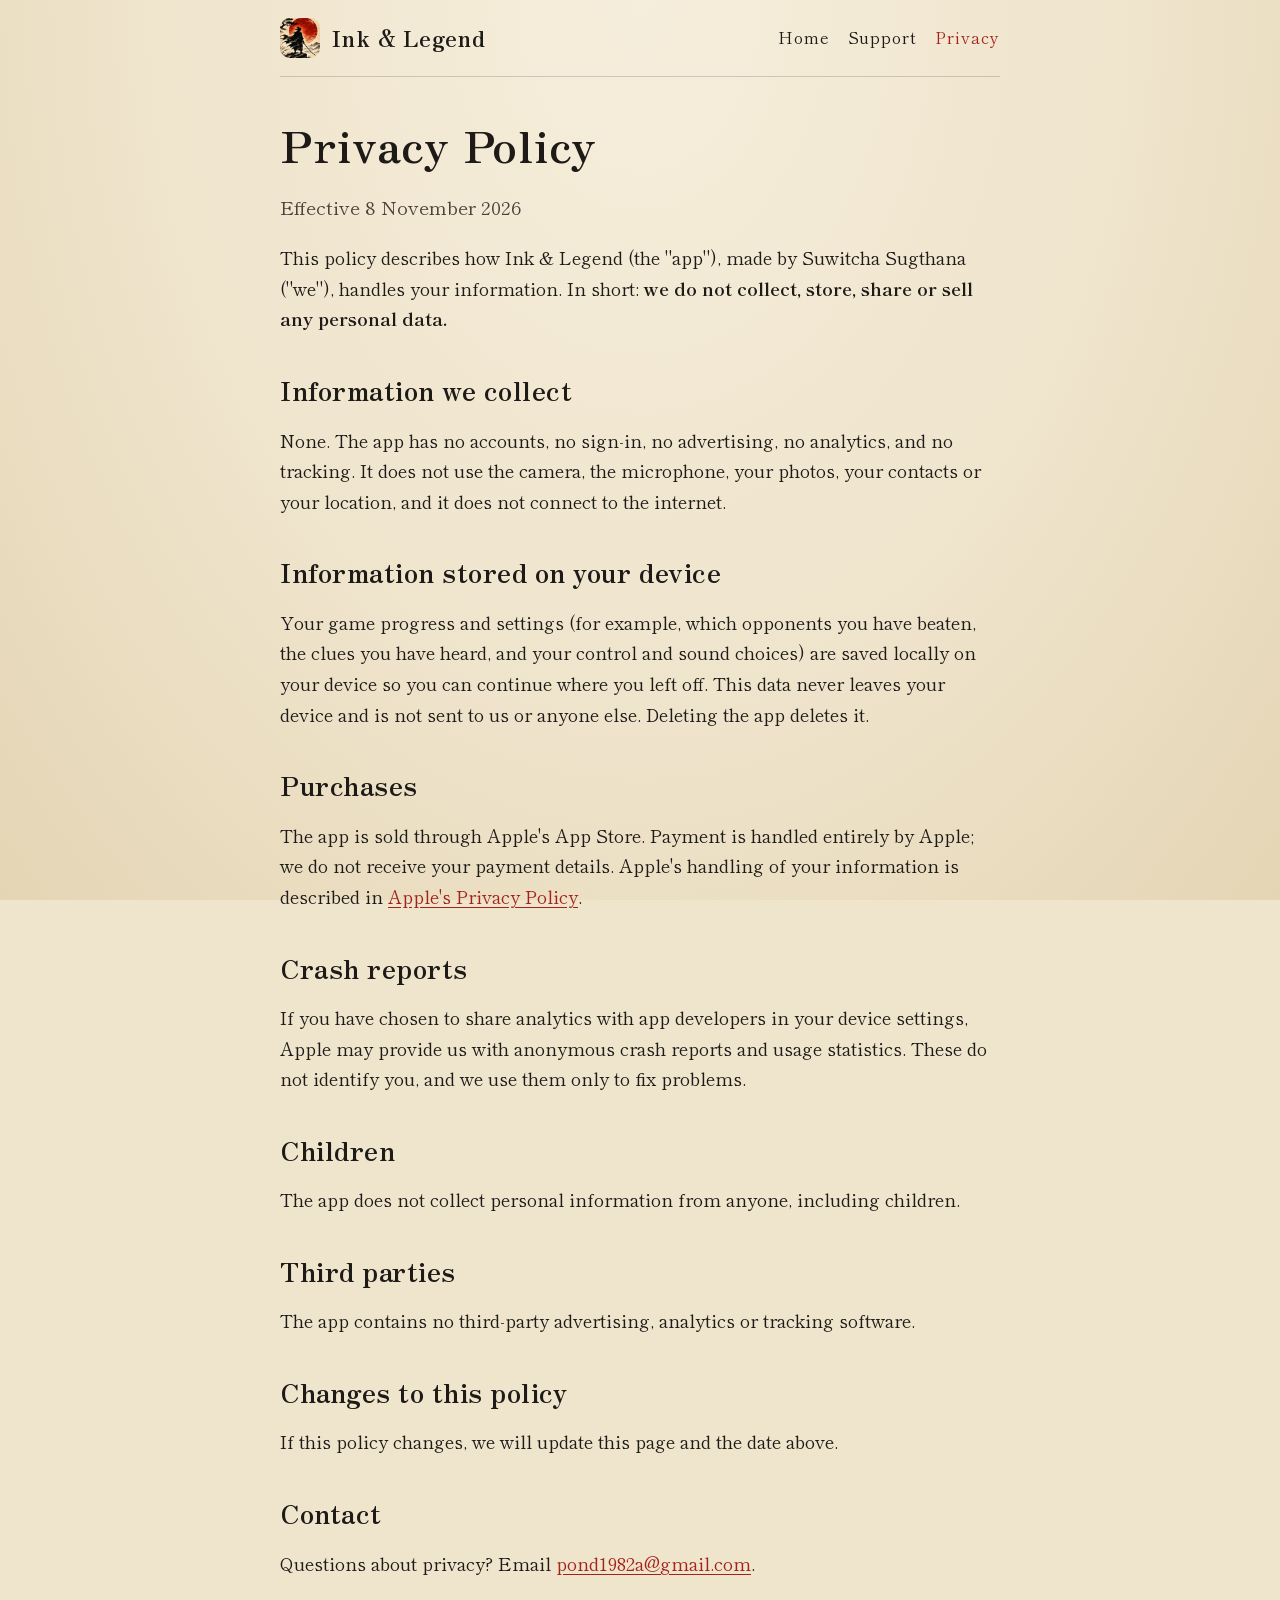
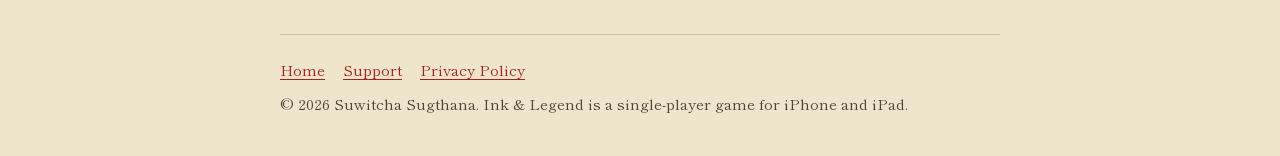
==== privacy.html @ 81d5deb6 "Ink & Legend website: home, support and privacy policy Co-Authored-By: Claude Opus 5.5 <noreply@anth" ====
<!doctype html>
<html lang="en">
<head>
<meta charset="utf-8">
<meta name="viewport" content="width=device-width, initial-scale=1">
<title>Privacy Policy - Ink & Legend</title>
<meta name="description" content="Privacy policy for Ink & Legend.">
<link rel="icon" type="image/png" href="img/favicon.png">
<link rel="apple-touch-icon" href="img/icon.png">
<link rel="preconnect" href="https://fonts.googleapis.com">
<link rel="preconnect" href="https://fonts.gstatic.com" crossorigin>
<link href="https://fonts.googleapis.com/css2?family=Shippori+Mincho:wght@400;600&family=Zen+Antique&display=swap" rel="stylesheet">
<link rel="stylesheet" href="style.css">
</head>
<body>
<div class="wrap">
<header class="site">
  <a class="brand" href="./"><img src="img/icon.png" alt=""><span>Ink &amp; Legend</span></a>
  <nav>
    <a href="./">Home</a>
    <a href="support.html">Support</a>
    <a href="privacy.html" aria-current="page">Privacy</a>
  </nav>
</header>
<main>

<h1>Privacy Policy</h1>
<p class="lede">Effective 8 November 2026</p>
<p>This policy describes how Ink &amp; Legend (the "app"), made by Suwitcha Sugthana ("we"), handles your information. In short: <strong>we do not collect, store, share or sell any personal data.</strong></p>
<h2>Information we collect</h2>
<p>None. The app has no accounts, no sign-in, no advertising, no analytics, and no tracking. It does not use the camera, the microphone, your photos, your contacts or your location, and it does not connect to the internet.</p>
<h2>Information stored on your device</h2>
<p>Your game progress and settings (for example, which opponents you have beaten, the clues you have heard, and your control and sound choices) are saved locally on your device so you can continue where you left off. This data never leaves your device and is not sent to us or anyone else. Deleting the app deletes it.</p>
<h2>Purchases</h2>
<p>The app is sold through Apple's App Store. Payment is handled entirely by Apple; we do not receive your payment details. Apple's handling of your information is described in <a href="https://www.apple.com/legal/privacy/">Apple's Privacy Policy</a>.</p>
<h2>Crash reports</h2>
<p>If you have chosen to share analytics with app developers in your device settings, Apple may provide us with anonymous crash reports and usage statistics. These do not identify you, and we use them only to fix problems.</p>
<h2>Children</h2>
<p>The app does not collect personal information from anyone, including children.</p>
<h2>Third parties</h2>
<p>The app contains no third-party advertising, analytics or tracking software.</p>
<h2>Changes to this policy</h2>
<p>If this policy changes, we will update this page and the date above.</p>
<h2>Contact</h2>
<p>Questions about privacy? Email <a href="mailto:pond1982a@gmail.com?subject=Ink%20%26%20Legend%20privacy">pond1982a@gmail.com</a>.</p>
</main>
<footer class="site">
  <nav><a href="./">Home</a><a href="support.html">Support</a><a href="privacy.html">Privacy Policy</a></nav>
  &copy; 2026 Suwitcha Sugthana. Ink &amp; Legend is a single-player game for iPhone and iPad.
</footer>
</div>
</body>
</html>
---- style.css ----
:root {
  --paper: #efe4cc;
  --paper-deep: #e4d5b4;
  --ink: #1d1a17;
  --ink-soft: #4a433b;
  --red: #a3221a;
  --rule: rgba(29, 26, 23, 0.18);
}
* { box-sizing: border-box; }
html { -webkit-text-size-adjust: 100%; }
body {
  margin: 0;
  background: var(--paper);
  background-image: radial-gradient(ellipse at 50% 0%, #f6eedc 0%, var(--paper) 55%, var(--paper-deep) 100%);
  background-attachment: fixed;
  color: var(--ink);
  font-family: "Shippori Mincho", "Hiragino Mincho ProN", Georgia, serif;
  font-size: 18px;
  line-height: 1.7;
}
a { color: var(--red); text-underline-offset: 3px; }
a:hover { color: var(--ink); }
.wrap { max-width: 760px; margin: 0 auto; padding: 0 20px; }
header.site {
  display: flex; align-items: center; justify-content: space-between; gap: 16px;
  padding: 18px 0; border-bottom: 1px solid var(--rule);
}
header.site .brand { display: flex; align-items: center; gap: 12px; text-decoration: none; color: var(--ink); }
header.site .brand img { width: 40px; height: 40px; border-radius: 10px; }
header.site .brand span { font-family: "Zen Antique", serif; font-size: 22px; letter-spacing: 0.04em; }
header.site nav { display: flex; gap: 18px; flex-wrap: wrap; }
header.site nav a { color: var(--ink); text-decoration: none; font-size: 16px; letter-spacing: 0.06em; }
header.site nav a[aria-current="page"] { color: var(--red); }
h1, h2, h3 { font-family: "Zen Antique", serif; font-weight: 400; line-height: 1.25; letter-spacing: 0.02em; }
h1 { font-size: clamp(30px, 6vw, 44px); margin: 40px 0 8px; }
h2 { font-size: 26px; margin: 40px 0 8px; }
h3 { font-size: 20px; margin: 28px 0 4px; }
.lede { color: var(--ink-soft); font-size: 19px; }
.hero { text-align: center; padding: 28px 0 8px; }
.hero .logo { width: min(520px, 92%); height: auto; }
.hero .tag { font-size: 20px; color: var(--ink-soft); margin: 6px 0 24px; }
.shots { display: grid; grid-template-columns: 1fr 1fr; gap: 16px; margin: 24px 0; }
.shots img { width: 100%; height: auto; border-radius: 18px; box-shadow: 0 10px 30px rgba(29, 26, 23, 0.25); }
.badge {
  display: inline-block; padding: 12px 22px; border: 2px solid var(--ink); border-radius: 999px;
  color: var(--ink); text-decoration: none; font-family: "Zen Antique", serif; font-size: 18px; letter-spacing: 0.05em;
}
.badge:hover { background: var(--ink); color: var(--paper); }
.seal { display: inline-block; width: 10px; height: 10px; border-radius: 50%; background: var(--red); margin-right: 10px; vertical-align: middle; }
ul.points { padding-left: 0; list-style: none; }
ul.points li { padding: 6px 0 6px 28px; position: relative; }
ul.points li::before { content: ""; position: absolute; left: 4px; top: 18px; width: 10px; height: 10px; border-radius: 50%; background: var(--red); }
.card { background: rgba(255, 255, 255, 0.35); border: 1px solid var(--rule); border-radius: 14px; padding: 6px 22px 16px; margin: 20px 0; }
dl.faq dt { font-family: "Zen Antique", serif; font-size: 19px; margin-top: 22px; }
dl.faq dd { margin: 4px 0 0; color: var(--ink-soft); }
footer.site { border-top: 1px solid var(--rule); margin-top: 56px; padding: 22px 0 40px; font-size: 15px; color: var(--ink-soft); }
footer.site nav { display: flex; gap: 18px; flex-wrap: wrap; margin-bottom: 8px; }
@media (max-width: 560px) {
  body { font-size: 17px; }
  .shots { grid-template-columns: 1fr; }
  header.site { flex-direction: column; align-items: flex-start; gap: 8px; }
}
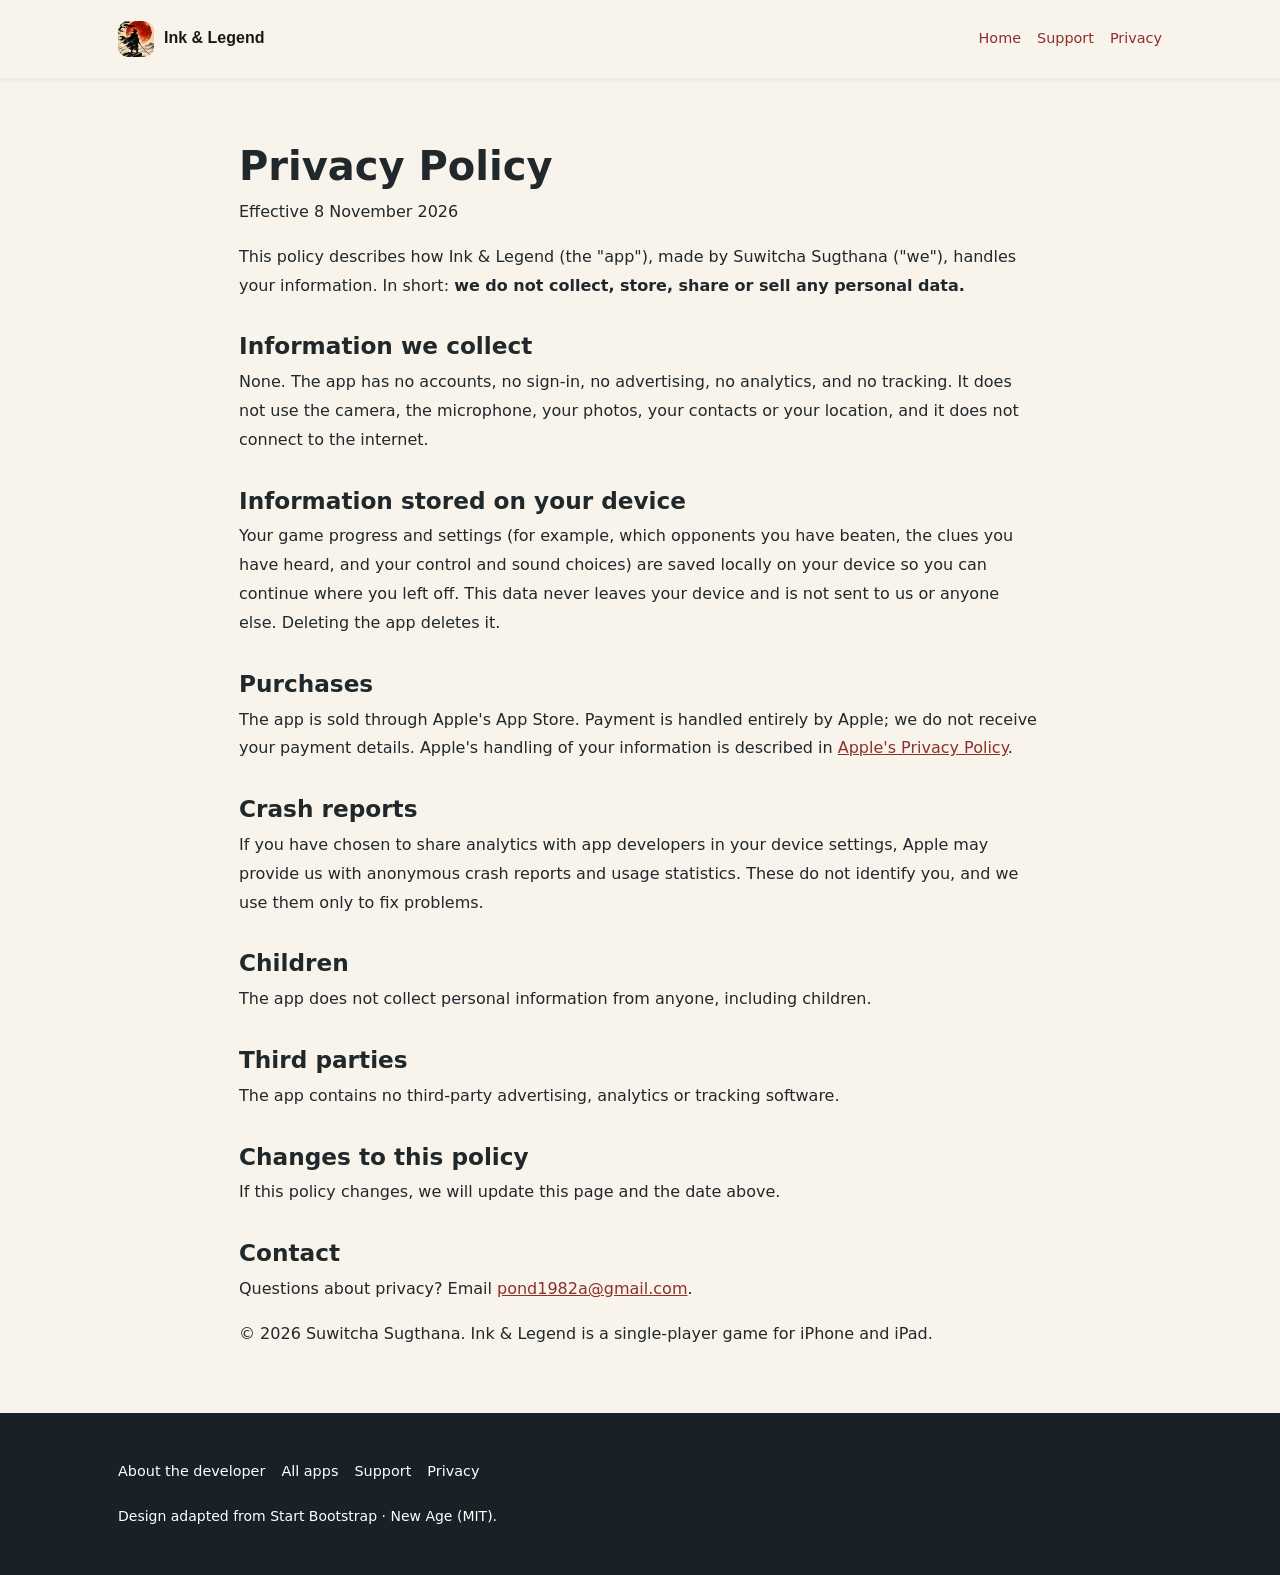
==== commit 06374cff: "Refresh app website with customized New Age design" ====
--- a/privacy.html
+++ b/privacy.html
@@ -1,28 +1,7 @@
-<!doctype html>
-<html lang="en">
-<head>
-<meta charset="utf-8">
-<meta name="viewport" content="width=device-width, initial-scale=1">
-<title>Privacy Policy - Ink & Legend</title>
-<meta name="description" content="Privacy policy for Ink & Legend.">
-<link rel="icon" type="image/png" href="img/favicon.png">
-<link rel="apple-touch-icon" href="img/icon.png">
-<link rel="preconnect" href="https://fonts.googleapis.com">
-<link rel="preconnect" href="https://fonts.gstatic.com" crossorigin>
-<link href="https://fonts.googleapis.com/css2?family=Shippori+Mincho:wght@400;600&family=Zen+Antique&display=swap" rel="stylesheet">
-<link rel="stylesheet" href="style.css">
-</head>
-<body>
+<!DOCTYPE html>
+<html lang="en"><head><meta charset="utf-8"/><meta content="width=device-width, initial-scale=1" name="viewport"/><title>Privacy Policy - Ink &amp; Legend</title><meta content="A one-on-one sword duel game painted in moving sumi-e ink, wrapped around a murder mystery." name="description"/><link href="img/icon.png" rel="icon"/><link href="assets/new-age/styles.css" rel="stylesheet"/><link href="assets/new-age/brand.css" rel="stylesheet"/></head><body><a class="skip-link" href="#main">Skip to content</a><nav aria-label="Main navigation" class="navbar navbar-expand-lg navbar-light shadow-sm" id="mainNav"><div class="container px-5"><a class="navbar-brand fw-bold" href="index.html"><img alt="" src="img/icon.png"/>Ink &amp; Legend</a><div class="site-links"><a href="index.html">Home</a><a href="support.html">Support</a><a href="privacy.html">Privacy</a></div></div></nav><main class="legal-content" id="main">
 <div class="wrap">
-<header class="site">
-  <a class="brand" href="./"><img src="img/icon.png" alt=""><span>Ink &amp; Legend</span></a>
-  <nav>
-    <a href="./">Home</a>
-    <a href="support.html">Support</a>
-    <a href="privacy.html" aria-current="page">Privacy</a>
-  </nav>
-</header>
-<main>
+
 
 <h1>Privacy Policy</h1>
 <p class="lede">Effective 8 November 2026</p>
@@ -43,11 +22,10 @@
 <p>If this policy changes, we will update this page and the date above.</p>
 <h2>Contact</h2>
 <p>Questions about privacy? Email <a href="mailto:pond1982a@gmail.com?subject=Ink%20%26%20Legend%20privacy">pond1982a@gmail.com</a>.</p>
-</main>
-<footer class="site">
-  <nav><a href="./">Home</a><a href="support.html">Support</a><a href="privacy.html">Privacy Policy</a></nav>
-  &copy; 2026 Suwitcha Sugthana. Ink &amp; Legend is a single-player game for iPhone and iPad.
-</footer>
+
+<div class="site">
+
+  © 2026 Suwitcha Sugthana. Ink &amp; Legend is a single-player game for iPhone and iPad.
 </div>
-</body>
-</html>
+</div>
+</main><footer class="py-5"><div class="container px-5"><div class="site-links"><a href="https://pond1982.github.io/Pondd-Page/">About the developer</a><a href="https://pond1982.github.io/Pondd-Page/apps.html">All apps</a><a href="support.html">Support</a><a href="privacy.html">Privacy</a></div><p class="small mt-4 mb-0">Design adapted from Start Bootstrap · New Age (MIT).</p></div></footer></body></html>
--- a/assets/new-age/brand.css
+++ b/assets/new-age/brand.css
@@ -0,0 +1 @@
+:root{--accent:#8d302c;--accent-end:#343b40;--paper:#f8f4eb}body{font-family:system-ui,-apple-system,sans-serif;color:#20282c;background:var(--paper)}h1,h2,h3,.navbar-brand{font-family:system-ui,-apple-system,sans-serif}a{color:var(--accent)}a:hover{color:var(--accent-end)}a:focus-visible,summary:focus-visible{outline:3px solid var(--accent);outline-offset:5px}.skip-link{position:absolute;top:-100px;left:1rem;z-index:100;background:white;padding:1rem}.skip-link:focus{top:1rem}#mainNav{position:relative;padding:1rem 0;background:var(--paper)}.navbar-brand{white-space:normal;max-width:100%;font-size:1rem}.navbar-brand img{width:36px;height:36px;border-radius:10px;margin-right:10px}.site-links{display:flex;gap:1rem;flex-wrap:wrap;font-size:.9rem}.site-links a{text-decoration:none}.masthead{padding:4rem 0 5rem;background:var(--paper)}.display-1{font-size:clamp(2.5rem,5.5vw,5rem);font-weight:750;letter-spacing:-.055em;line-height:1.06!important}.eyebrow{color:var(--accent);font-weight:700;text-transform:uppercase;letter-spacing:.12em;font-size:.75rem}.lead{line-height:1.65}.bg-gradient-primary-to-secondary{background:linear-gradient(120deg,var(--accent),var(--accent-end))!important}.masthead-device-mockup{position:relative;padding:1.5rem 0}.masthead-device-mockup:before{content:"";position:absolute;inset:13% 0;border-radius:50%;background:linear-gradient(120deg,var(--accent),var(--accent-end));opacity:.15}.game-screen{position:relative;display:block;width:auto;max-width:85%;max-height:570px;margin:auto;border-radius:24px;box-shadow:0 25px 65px #14242b30}.feature-number{font-size:1rem;color:var(--accent);font-weight:750}.gallery{display:flex;gap:1.5rem;justify-content:center;flex-wrap:wrap}.gallery img{height:360px;max-width:100%;object-fit:contain;border-radius:16px}.app-badge{height:3.25rem}.btn-primary{background:var(--accent);border-color:var(--accent)}.btn-primary:hover{background:var(--accent-end);border-color:var(--accent-end)}footer{background:#182126;color:white}footer a{color:#fff!important}.legal-content{max-width:850px;margin:0 auto;padding:4rem 1.5rem;line-height:1.8}.legal-content h1{font-size:2.5rem}.legal-content h2{font-size:1.45rem;margin-top:2rem}.legal-content section{padding:1rem 0}.legal-content .container{padding:0}.legal-content img{max-width:100%;height:auto}.legal-content nav{display:flex;gap:1rem;flex-wrap:wrap}details{padding:1rem 0;border-bottom:1px solid #cbd3ce}summary{cursor:pointer;font-weight:650}@media(max-width:575px){.container.px-5{padding-left:1.5rem!important;padding-right:1.5rem!important}.masthead{padding-top:2.5rem}.game-screen{max-height:450px}.site-links{gap:.75rem}.navbar .container{gap:1rem}}@media(prefers-reduced-motion:reduce){html{scroll-behavior:auto!important}*{animation:none!important;transition:none!important}}
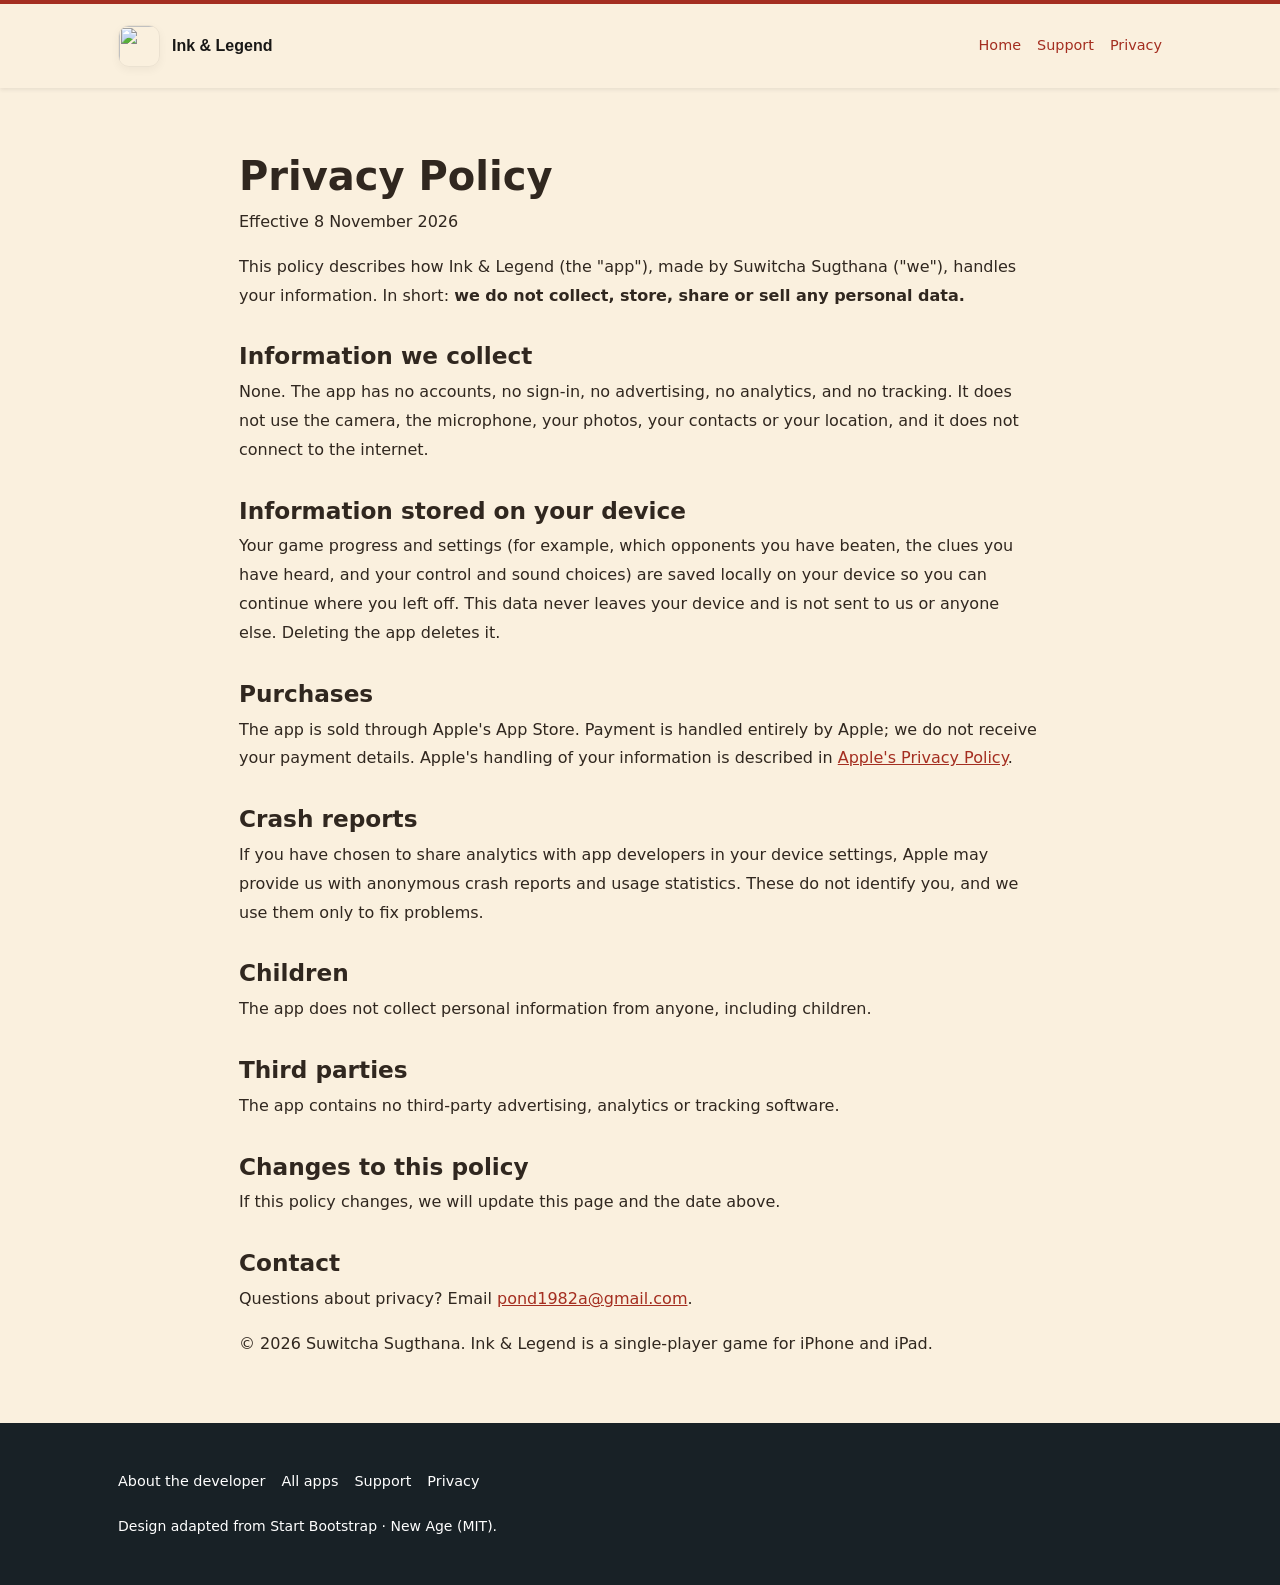
==== commit 3b0f6fbf: "Give each app its own palette, real icon, and shared app showcase" ====
--- a/privacy.html
+++ b/privacy.html
@@ -1,5 +1,7 @@
 <!DOCTYPE html>
-<html lang="en"><head><meta charset="utf-8"/><meta content="width=device-width, initial-scale=1" name="viewport"/><title>Privacy Policy - Ink &amp; Legend</title><meta content="A one-on-one sword duel game painted in moving sumi-e ink, wrapped around a murder mystery." name="description"/><link href="img/icon.png" rel="icon"/><link href="assets/new-age/styles.css" rel="stylesheet"/><link href="assets/new-age/brand.css" rel="stylesheet"/></head><body><a class="skip-link" href="#main">Skip to content</a><nav aria-label="Main navigation" class="navbar navbar-expand-lg navbar-light shadow-sm" id="mainNav"><div class="container px-5"><a class="navbar-brand fw-bold" href="index.html"><img alt="" src="img/icon.png"/>Ink &amp; Legend</a><div class="site-links"><a href="index.html">Home</a><a href="support.html">Support</a><a href="privacy.html">Privacy</a></div></div></nav><main class="legal-content" id="main">
+<html lang="en"><head><meta charset="utf-8"/><meta content="width=device-width, initial-scale=1" name="viewport"/><title>Privacy Policy - Ink &amp; Legend</title><meta content="A one-on-one sword duel game painted in moving sumi-e ink, wrapped around a murder mystery." name="description"/><link href="assets/new-age/styles.css" rel="stylesheet"/><link href="assets/new-age/brand.css" rel="stylesheet"/><link rel="stylesheet" href="app-family/brand.css?v=20261112">
+<link rel="icon" href="https://pond1982.github.io/Pondd-Page/assets/app-icons/6830747339.webp" type="image/webp">
+</head><body data-app-theme="sumi-vermillion"><a class="skip-link" href="#main">Skip to content</a><nav aria-label="Main navigation" class="navbar navbar-expand-lg navbar-light shadow-sm" id="mainNav"><div class="container px-5"><a class="navbar-brand fw-bold" href="index.html"><img class="app-brand-icon" src="https://pond1982.github.io/Pondd-Page/assets/app-icons/6830747339.webp" width="42" height="42" alt="" decoding="async">Ink &amp; Legend</a><div class="site-links"><a href="index.html">Home</a><a href="support.html">Support</a><a href="privacy.html">Privacy</a></div></div></nav><main class="legal-content" id="main">
 <div class="wrap">
 
 
@@ -28,4 +30,4 @@
   © 2026 Suwitcha Sugthana. Ink &amp; Legend is a single-player game for iPhone and iPad.
 </div>
 </div>
-</main><footer class="py-5"><div class="container px-5"><div class="site-links"><a href="https://pond1982.github.io/Pondd-Page/">About the developer</a><a href="https://pond1982.github.io/Pondd-Page/apps.html">All apps</a><a href="support.html">Support</a><a href="privacy.html">Privacy</a></div><p class="small mt-4 mb-0">Design adapted from Start Bootstrap · New Age (MIT).</p></div></footer></body></html>+</main><footer class="py-5"><div class="container px-5"><div class="site-links"><a href="https://pond1982.github.io/Pondd-Page/">About the developer</a><a href="https://pond1982.github.io/Pondd-Page/index.html#apps">All apps</a><a href="support.html">Support</a><a href="privacy.html">Privacy</a></div><p class="small mt-4 mb-0">Design adapted from Start Bootstrap · New Age (MIT).</p></div></footer></body></html>
--- a/app-family/brand.css
+++ b/app-family/brand.css
@@ -0,0 +1,43 @@
+:root{--brand-accent:#a42e20;--brand-secondary:#3f3830;--brand-tint:#faf0de;--brand-soft:#e8d0ab;--brand-highlight:#db5532;--brand-ink:#30271f;--accent:#a42e20;--second:#3f3830;--tint:#faf0de;--ink:#30271f;--brand:#a42e20;--accent-end:#3f3830;--paper:#faf0de;--app-accent:#a42e20;--app-secondary:#3f3830;--app-paper:#faf0de;--app-ink:#30271f;--bs-primary:#a42e20}
+
+/* App identity and shared portfolio. Static, responsive, and readable without JavaScript. */
+body{color:var(--brand-ink)}
+body .masthead{background:linear-gradient(125deg,var(--brand-tint) 4%,var(--brand-soft) 100%)}
+body .detail-section{background:var(--brand-tint)}
+body .bg-gradient-primary-to-secondary{background:linear-gradient(115deg,var(--brand-accent),var(--brand-secondary))!important}
+body .art-orb,body .masthead-device-mockup:before,body .hero-screen:before,body .hero-art:before,body .hero-media:before,body .camp-figure:before,body .app-art:before{background:linear-gradient(130deg,var(--brand-highlight),var(--brand-accent))}
+body #mainNav,body nav.navbar,body .site-header,body>nav.nav,body header.site{border-top:4px solid var(--brand-accent)}
+body .navbar-brand,body a.brand{display:inline-flex;align-items:center;gap:12px;max-width:100%;line-height:1.25;vertical-align:middle}
+body .navbar-brand img.app-brand-icon,body .brand img.app-brand-icon{display:block;flex:0 0 42px;width:42px;height:42px;margin:0;border-radius:11px;object-fit:cover;border:1px solid #0000000f;box-shadow:0 3px 10px #0000000c}
+body .app-identity{display:flex;align-items:center;gap:16px;margin:0 0 24px;text-align:left;color:var(--brand-ink)}
+body .app-identity img{width:72px;height:72px;flex:0 0 72px;object-fit:cover;border-radius:19px;border:1px solid #00000010;box-shadow:0 6px 20px #00000012}
+body .app-identity span{min-width:0}body .app-identity small{display:block;text-transform:uppercase;letter-spacing:.12em;font:700 .65rem/1.6 system-ui,sans-serif;color:var(--brand-accent)}
+body .app-identity strong{display:block;font:700 1.05rem/1.4 system-ui,sans-serif;max-width:28rem}
+body .pondd-about{background:var(--brand-tint);color:var(--brand-ink)}
+body .pondd-character-stage{border-color:var(--brand-secondary);background:radial-gradient(ellipse at 50% 88%,var(--brand-secondary) 0,var(--brand-ink) 48%,#15161d 85%)}
+body .pondd-character-stage:focus-visible,body .pondd-character-pause:focus-visible{outline-color:var(--brand-accent)}
+body .app-family{background:linear-gradient(165deg,var(--brand-tint),#fff 80%);padding:80px 24px;max-width:none;margin:0;color:var(--brand-ink);border-top:1px solid var(--brand-soft);text-align:left}
+body .app-family-inner{max-width:1140px;margin:auto;padding:0;width:100%}
+body .app-family-heading{display:flex;align-items:flex-end;justify-content:space-between;gap:24px;margin-bottom:30px}
+body .app-family-kicker{font:750 .72rem/1.5 system-ui,sans-serif;color:var(--brand-accent);letter-spacing:.13em;text-transform:uppercase;margin:0 0 12px}
+body .app-family h2{font-size:clamp(2rem,3.5vw,3rem);line-height:1.13;letter-spacing:-.035em;color:var(--brand-ink);margin:0 0 14px}
+body .app-family-intro{max-width:570px;color:#4c5664;line-height:1.65;margin:0;font-size:1rem}
+body .app-family-directory{display:inline-flex;align-items:center;justify-content:center;flex:0 0 auto;padding:12px 18px;border:1px solid var(--brand-accent);border-radius:999px;color:var(--brand-accent);font-size:.86rem;font-weight:700;text-decoration:none;background:#fff;min-height:44px}
+body .app-family-directory:hover{background:var(--brand-accent);color:#fff}
+body .app-family-list{list-style:none;display:grid;grid-template-columns:repeat(3,minmax(0,1fr));gap:16px;padding:0;margin:0}
+body .app-family-item{margin:0;padding:20px;border:1px solid #1d2d431c;border-radius:18px;background:#fff;min-width:0;box-shadow:0 4px 18px #15243e04}
+body .app-family-item.is-current{border-color:var(--brand-accent);box-shadow:inset 0 3px 0 var(--brand-accent)}
+body .app-family-card-top{display:flex;align-items:center;gap:13px;margin:0 0 14px}
+body .app-family-card-top img{display:block;width:52px;height:52px;flex:0 0 52px;object-fit:cover;border-radius:13px;border:1px solid #0000000a;margin:0}
+body .app-family-card-top>div{min-width:0}
+body .app-family h3{color:var(--brand-ink);font:750 1rem/1.35 system-ui,sans-serif;letter-spacing:-.015em;margin:0 0 4px}
+body .app-family-meta{color:var(--brand-accent);font:600 .72rem/1.45 system-ui,sans-serif;margin:0}
+body .app-family-summary{color:#4c5664;font-size:.84rem;line-height:1.6;margin:0 0 15px}
+body .app-family-links{display:flex;flex-wrap:wrap;gap:4px 17px;margin:0}
+body .app-family-links a{display:inline-flex;align-items:center;min-height:36px;color:var(--brand-accent);font:700 .8rem/1.3 system-ui,sans-serif;text-decoration:underline;text-underline-offset:4px}
+body .app-family a:focus-visible{outline:3px solid var(--brand-accent);outline-offset:4px}
+body .app-family-note{color:#59616b;font-size:.78rem;line-height:1.5;margin:24px 0 0}
+@media(min-width:1250px){body .app-family-list{grid-template-columns:repeat(4,minmax(0,1fr))}}
+@media(max-width:800px){body .app-family{padding:56px 20px}body .app-family-heading{display:block}body .app-family-directory{margin-top:22px}body .app-family-list{grid-template-columns:repeat(2,minmax(0,1fr))}body .app-identity{gap:13px}body .app-identity img{width:60px;height:60px;flex-basis:60px;border-radius:16px}}
+@media(max-width:520px){body .app-family-list{grid-template-columns:1fr}body .app-family-item{padding:18px}body .app-family h2{font-size:2rem}body .app-identity strong{font-size:.95rem}body .navbar-brand img.app-brand-icon,body .brand img.app-brand-icon{flex-basis:36px;width:36px;height:36px;border-radius:9px}}
+@media(prefers-reduced-motion:reduce){body .app-family *{transition:none!important;animation:none!important}}
